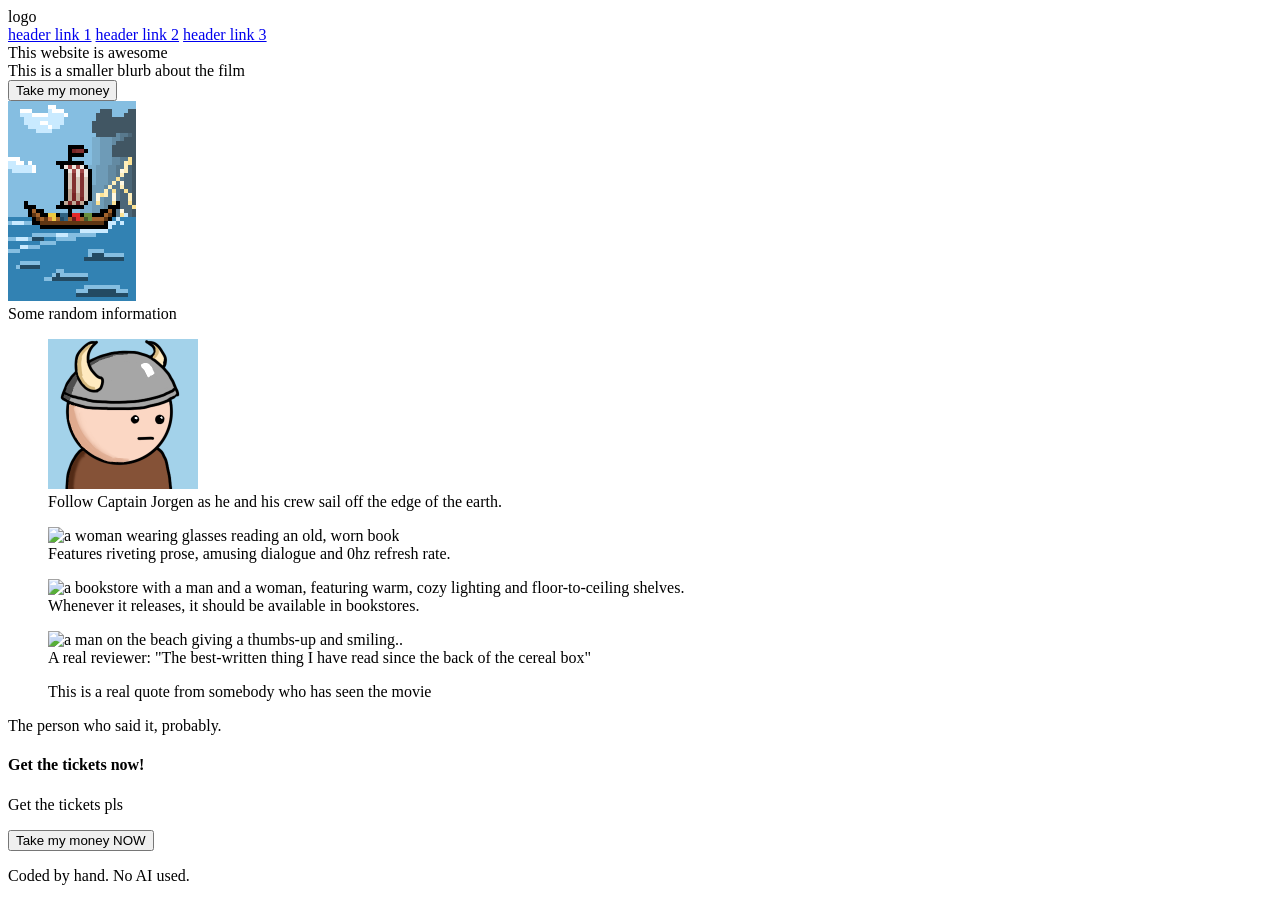
==== index.html @ c4644381 "add images, captions" ====
<!DOCTYPE html>
<html lang="en">
<head>
    <meta charset="UTF-8">
    <meta name="viewport" content="width=device-width, initial-scale=1.0">
    <title>Document</title>
</head>
<body>
    <div class="topper">
        <div class="logo">logo</div>
        <div class="links">
            <a href="javascript:void(0)">header link 1</a>
            <a href="javascript:void(0)">header link 2</a>
            <a href="javascript:void(0)">header link 3</a>
            <!--I will be adding more to these links in the future-->
        </div>
    </div>
    <div class="title">
        <div class="leftbox"> <!--leftbox and rightbox are simply containers so I can format the title with flexbox.-->
            <div class="title_heading">This website is awesome</div>
            <div class="title_blurb">This is a smaller blurb about the film</div>
            <button class="title_button">Take my money</button>
        </div>
        <div class="rightbox">
            <img src="/images/Swordsail.png" class="bookcover" height="200px" width="128px"> <!--This is a placeholder image unitl I can get the full, 3d-looking book cover file. BE SURE TO ADD ALT TEXT-->
        </div>

    </div>
    <div class="info">
        <div class="info_header">Some random information</div>
        <div class="info_images">
            <figure class="Jorgen">
                <img src="images/Captain.png" height="150px" width="150px" alt="a hand-drawn image of a viking">
                <figcaption>Follow Captain Jorgen as he and his crew sail off the edge of the earth.</figcaption>
            </figure>

            <figure class="reader">
                <img src="images/woman_reading.png" height="150px" width="150px" alt="a woman wearing glasses reading an old, worn book">
                <figcaption>Features riveting prose, amusing dialogue and 0hz refresh rate. </figcaption>
            </figure>
            
            <figure class="bookstore">
                <img src="images/bookstore.png" height="150px" width="150px" alt="a bookstore with a man and a woman, featuring warm, cozy lighting and floor-to-ceiling shelves.">
                <figcaption>Whenever it releases, it should be available in bookstores. </figcaption>
            </figure>

            <figure class="thumbs">
                <img src="images/thumbs_up.png" height="150px" width="150px" alt="a man on the beach giving a thumbs-up and smiling..">
                <figcaption>A real reviewer: "The best-written thing I have read since the back of the cereal box" </figcaption>
            </figure>


            <!--Images will go here once they are made, as well as text for what the images will be about.-->

        </div>
    </div>
    <div class="quote">
        <blockquote class="realquote">This is a real quote from somebody who has seen the movie</blockquote>
        <p>The person who said it, probably.</p>
    </div>
    <div class="buy">
        <div class="leftbuy"> <!--Like above with the title section, splitting this into leftbuy and rightbuy means that it will be easier to format with flexbox.-->
        <h4>Get the tickets now!</h5>
            <p class="ticket">Get the tickets pls</p>
        </div>
    <div class="rightbuy">
        <button class="buy_button">Take my money NOW</button>
    </div>

    </div>
    <div class="disclaim">
        <p class="handicraft">Coded by hand. No AI used.</p>
    </div>
</body>
</html>
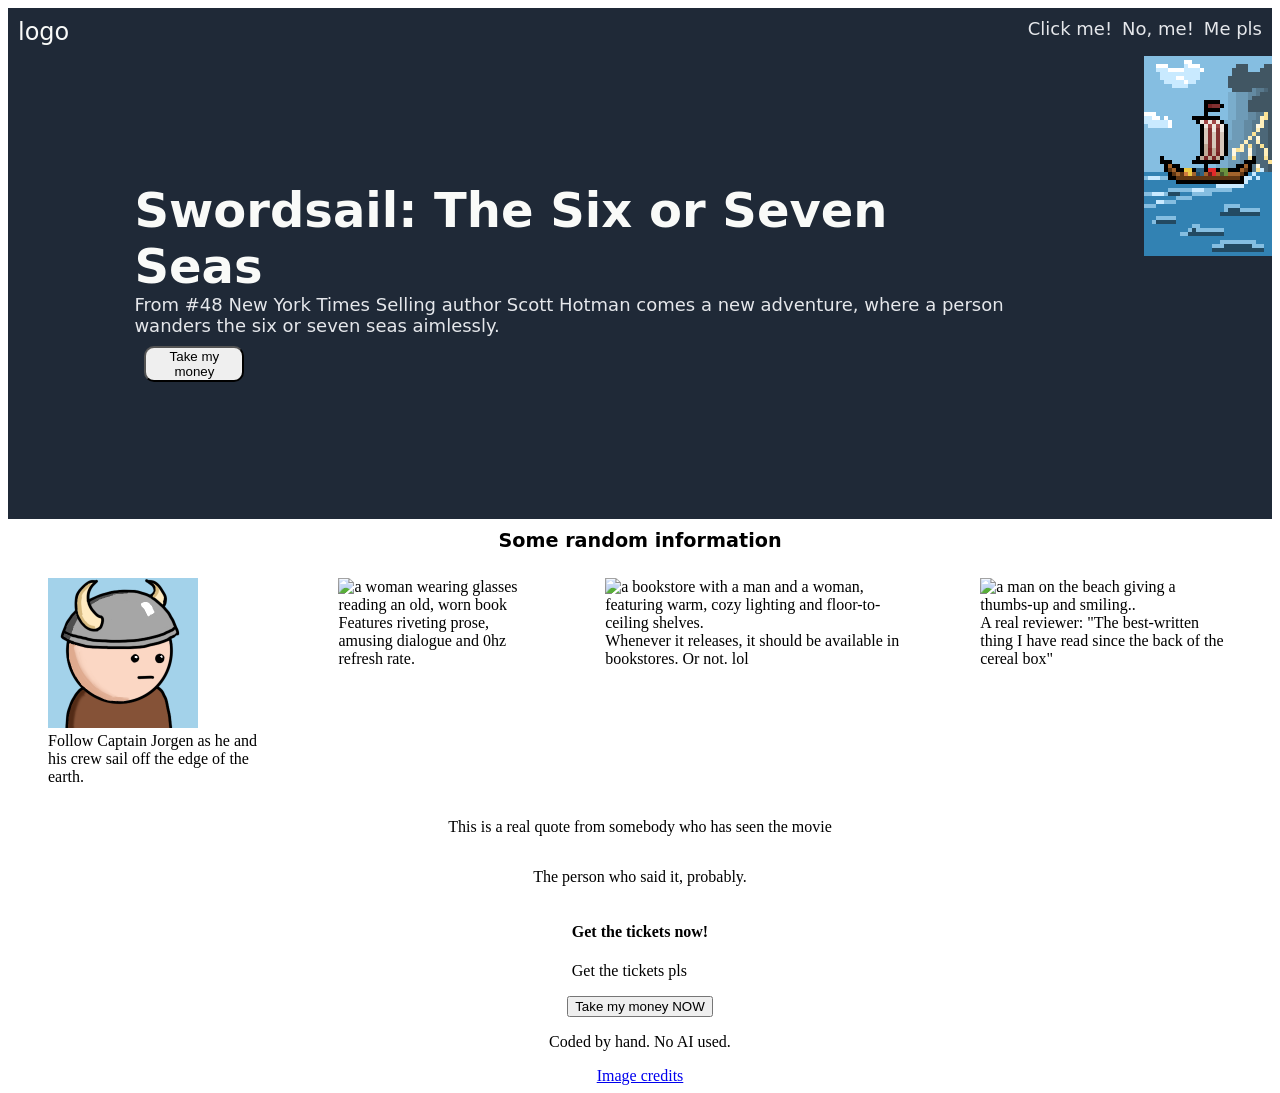
==== commit 9d6a663f: "add credits.html, style title and header, add favicon" ====
--- a/index.html
+++ b/index.html
@@ -4,23 +4,25 @@
     <meta charset="UTF-8">
     <meta name="viewport" content="width=device-width, initial-scale=1.0">
     <title>Document</title>
+    <link rel="stylesheet" href="styles.css">
+    <link rel="icon" type="image/x-icon" href="/images/captain_favicon.png" 
 </head>
 <body>
     <div class="topper">
         <div class="logo">logo</div>
         <div class="links">
-            <a href="javascript:void(0)">header link 1</a>
-            <a href="javascript:void(0)">header link 2</a>
-            <a href="javascript:void(0)">header link 3</a>
+            <a href="javascript:void(0)" class="toplink">Click me!</a>
+            <a href="javascript:void(0)" class="toplink">No, me!</a>
+            <a href="javascript:void(0)" class="toplink">Me pls</a>
             <!--I will be adding more to these links in the future-->
         </div>
     </div>
     <div class="title">
         <div class="leftbox"> <!--leftbox and rightbox are simply containers so I can format the title with flexbox.-->
-            <div class="title_heading">This website is awesome</div>
-            <div class="title_blurb">This is a smaller blurb about the film</div>
+            <div class="title_heading">Swordsail: The Six or Seven Seas</div>
+            <div class="title_blurb">From #48 New York Times Selling author Scott Hotman comes a new adventure, where a person wanders the six or seven seas aimlessly.</div>
             <button class="title_button">Take my money</button>
-        </div>
+       </div>
         <div class="rightbox">
             <img src="/images/Swordsail.png" class="bookcover" height="200px" width="128px"> <!--This is a placeholder image unitl I can get the full, 3d-looking book cover file. BE SURE TO ADD ALT TEXT-->
         </div>
@@ -41,14 +43,13 @@
             
             <figure class="bookstore">
                 <img src="images/bookstore.png" height="150px" width="150px" alt="a bookstore with a man and a woman, featuring warm, cozy lighting and floor-to-ceiling shelves.">
-                <figcaption>Whenever it releases, it should be available in bookstores. </figcaption>
+                <figcaption>Whenever it releases, it should be available in bookstores. Or not. lol</figcaption>
             </figure>
 
             <figure class="thumbs">
                 <img src="images/thumbs_up.png" height="150px" width="150px" alt="a man on the beach giving a thumbs-up and smiling..">
                 <figcaption>A real reviewer: "The best-written thing I have read since the back of the cereal box" </figcaption>
             </figure>
-
 
             <!--Images will go here once they are made, as well as text for what the images will be about.-->
 
@@ -70,6 +71,7 @@
     </div>
     <div class="disclaim">
         <p class="handicraft">Coded by hand. No AI used.</p>
+        <a class="credits" href="/credits.html" >Image credits</a>
     </div>
 </body>
 </html>
--- a/styles.css
+++ b/styles.css
@@ -0,0 +1,123 @@
+/*@import url(https://fonts.google.com/specimen/Roboto/about);*/
+
+body {
+    display: flex;
+    flex-direction: column;
+}
+
+.topper {
+    display: flex; 
+    background-color: #1F2937;
+    justify-content: space-between;
+}
+
+.logo {
+    display: flex;
+    font-family: system-ui, -apple-system, BlinkMacSystemFont, 'Segoe UI', Roboto, Oxygen, Ubuntu, Cantarell, 'Open Sans', 'Helvetica Neue', sans-serif;
+    font-size: 24px;
+    color: #F9FAF8;
+    margin: 10px;
+}
+
+.links {
+    display: flex;
+    font-family: system-ui, -apple-system, BlinkMacSystemFont, 'Segoe UI', Roboto, Oxygen, Ubuntu, Cantarell, 'Open Sans', 'Helvetica Neue', sans-serif;
+    list-style: none;
+    justify-content: space-around;
+    gap: 10px;
+    margin: 10px;
+
+}
+
+.toplink {
+    display: flex;
+    font-family: system-ui, -apple-system, BlinkMacSystemFont, 'Segoe UI', Roboto, Oxygen, Ubuntu, Cantarell, 'Open Sans', 'Helvetica Neue', sans-serif;
+    font-size: 18px;
+    color: #E5E7EB;
+    list-style: none;
+    text-decoration: none;
+}
+
+.title {
+    display: flex;
+    background-color: #1F2937;
+    flex-direction: row;
+    justify-content: space-around;
+}
+
+.leftbox {
+    display: flex;
+    flex-direction: column;
+    justify-content: flex-start;
+    padding: 10%;
+}
+
+.title_heading {
+    display: flex;
+    font-family: system-ui, -apple-system, BlinkMacSystemFont, 'Segoe UI', Roboto, Oxygen, Ubuntu, Cantarell, 'Open Sans', 'Helvetica Neue', sans-serif;
+    font-size: 48px;
+    font-weight: 900;
+    color: #F9FAF8;
+}
+
+.title_blurb {
+    display: flex;
+    font-family: system-ui, -apple-system, BlinkMacSystemFont, 'Segoe UI', Roboto, Oxygen, Ubuntu, Cantarell, 'Open Sans', 'Helvetica Neue', sans-serif;
+    font-size: 18px;
+    color: #E5E7EB;
+}
+
+.title_button {
+    justify-content: center;
+    margin: 10px;
+    display: flex;
+    width: 100px;
+    flex-basis: 30px;
+    border-radius: 10px;
+}
+.rightbox {    
+    display: flex;
+}
+
+.info {
+     display: flex;
+     flex-direction: column;
+}
+
+.info_header {
+    display: flex;
+    font-family: system-ui, -apple-system, BlinkMacSystemFont, 'Segoe UI', Roboto, Oxygen, Ubuntu, Cantarell, 'Open Sans', 'Helvetica Neue', sans-serif;
+    margin: 10px;
+    justify-content: center;
+    font-size: larger;
+    font-weight: 700;
+}
+
+.info_images {
+    display: flex;
+    justify-content: center;
+}
+
+.figure {
+    display: flex;
+}
+
+.quote {
+    display: flex;
+    justify-content: center;
+    align-items: center;
+    flex-direction: column;
+}
+
+.buy {
+    display: flex;
+    flex-direction: column;
+    align-items: center;
+}
+
+.disclaim {
+    display: flex;
+    margin-top: auto;
+    flex-direction: column;
+    align-items: center;
+}
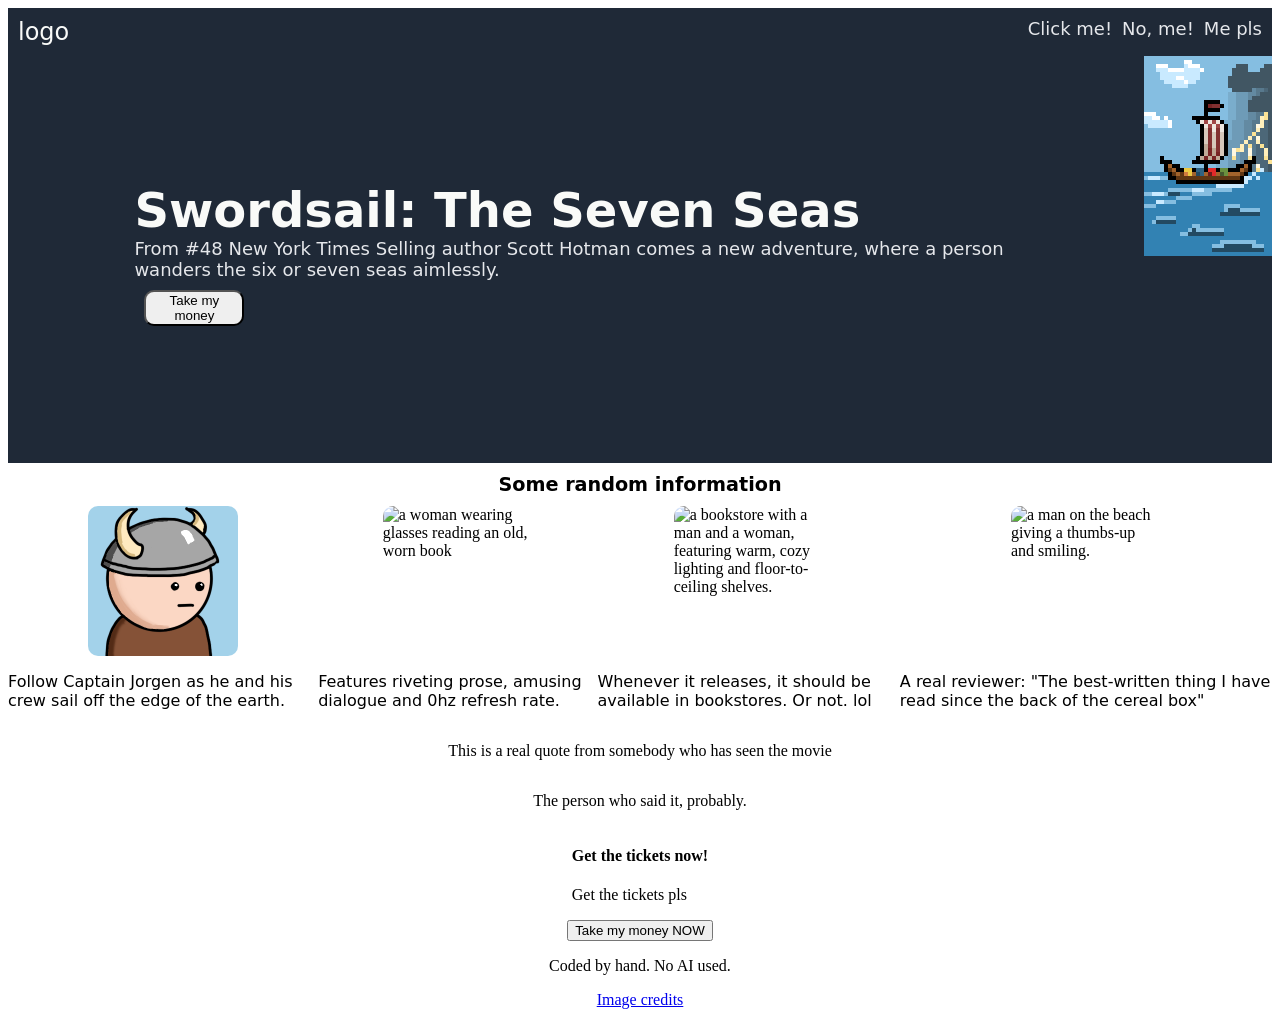
==== commit 2bf7f80e: "change <figure> to <div>" ====
--- a/index.html
+++ b/index.html
@@ -19,7 +19,7 @@
     </div>
     <div class="title">
         <div class="leftbox"> <!--leftbox and rightbox are simply containers so I can format the title with flexbox.-->
-            <div class="title_heading">Swordsail: The Six or Seven Seas</div>
+            <div class="title_heading">Swordsail: The Seven Seas</div>
             <div class="title_blurb">From #48 New York Times Selling author Scott Hotman comes a new adventure, where a person wanders the six or seven seas aimlessly.</div>
             <button class="title_button">Take my money</button>
        </div>
@@ -31,27 +31,28 @@
     <div class="info">
         <div class="info_header">Some random information</div>
         <div class="info_images">
-            <figure class="Jorgen">
-                <img src="images/Captain.png" height="150px" width="150px" alt="a hand-drawn image of a viking">
-                <figcaption>Follow Captain Jorgen as he and his crew sail off the edge of the earth.</figcaption>
-            </figure>
 
-            <figure class="reader">
-                <img src="images/woman_reading.png" height="150px" width="150px" alt="a woman wearing glasses reading an old, worn book">
-                <figcaption>Features riveting prose, amusing dialogue and 0hz refresh rate. </figcaption>
-            </figure>
+            <div class="image_and_caption">
+                <img src="images/Captain.png" height="150px" width="150px" alt="a hand-drawn, cartoonish image of a viking with a blank expression on his face" class="image">
+                <p class="caption">Follow Captain Jorgen as he and his crew sail off the edge of the earth.</p>
+            </div>
+
+            <div class="image_and_caption">
+                <img src="images/woman_reading.png" height="150px" width="150px" alt="a woman wearing glasses reading an old, worn book" class="image">
+                <p class="caption">Features riveting prose, amusing dialogue and 0hz refresh rate. </p>
+            </div>
             
-            <figure class="bookstore">
-                <img src="images/bookstore.png" height="150px" width="150px" alt="a bookstore with a man and a woman, featuring warm, cozy lighting and floor-to-ceiling shelves.">
-                <figcaption>Whenever it releases, it should be available in bookstores. Or not. lol</figcaption>
-            </figure>
+            <div class="image_and_caption">
+                <img src="images/bookstore.png" height="150px" width="150px" alt="a bookstore with a man and a woman, featuring warm, cozy lighting and floor-to-ceiling shelves." class="image">
+                <p class="caption">Whenever it releases, it should be available in bookstores. Or not. lol</p>
+            </div>
 
-            <figure class="thumbs">
-                <img src="images/thumbs_up.png" height="150px" width="150px" alt="a man on the beach giving a thumbs-up and smiling..">
-                <figcaption>A real reviewer: "The best-written thing I have read since the back of the cereal box" </figcaption>
-            </figure>
-
-            <!--Images will go here once they are made, as well as text for what the images will be about.-->
+            <div class="image_and_caption">
+                <img src="images/thumbs_up.png" height="150px" width="150px" alt="a man on the beach giving a thumbs-up and smiling." class="image">
+                <p class="caption">A real reviewer: "The best-written thing I have read since the back of the cereal box" </p>
+            </div>
+            
+      <!--Images will go here once they are made, as well as text for what the images will be about.-->
 
         </div>
     </div>
--- a/styles.css
+++ b/styles.css
@@ -98,8 +98,22 @@
     justify-content: center;
 }
 
-.figure {
+.image_and_caption {
     display: flex;
+    flex-direction: column;
+    justify-content: center;
+    align-items: center;
+}
+.image {
+    display: flex;
+    border-radius: 10px;
+}
+
+.caption {
+    display: flex;
+    font-family: system-ui, -apple-system, BlinkMacSystemFont, 'Segoe UI', Roboto, Oxygen, Ubuntu, Cantarell, 'Open Sans', 'Helvetica Neue', sans-serif;
+    justify-content: center;
+    align-content: center;
 }
 
 .quote {
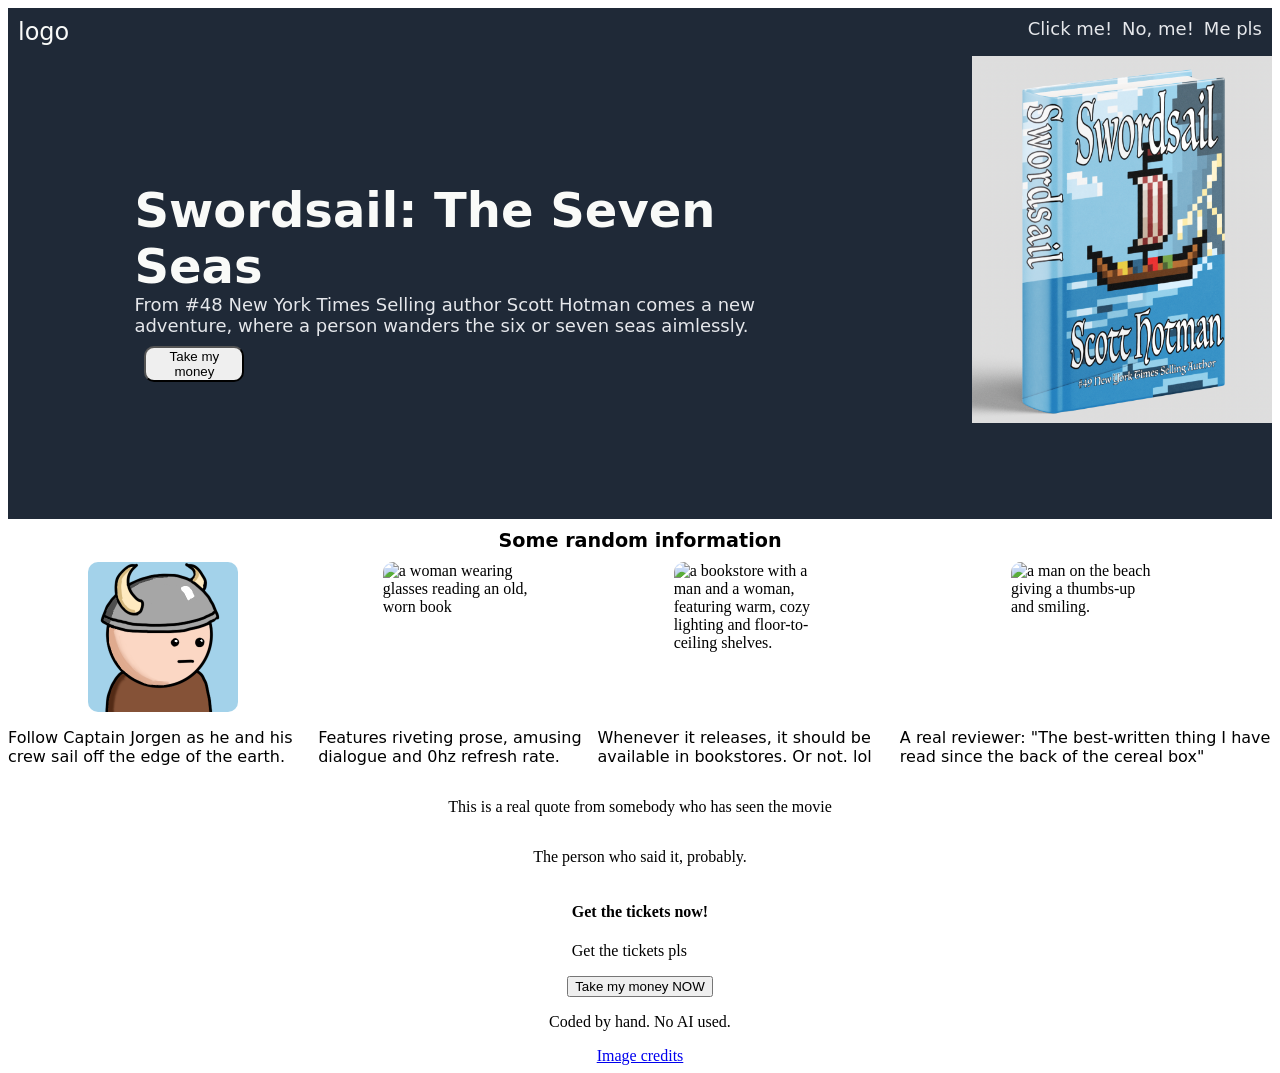
==== commit 903b74eb: "add new book cover" ====
--- a/index.html
+++ b/index.html
@@ -24,7 +24,7 @@
             <button class="title_button">Take my money</button>
        </div>
         <div class="rightbox">
-            <img src="/images/Swordsail.png" class="bookcover" height="200px" width="128px"> <!--This is a placeholder image unitl I can get the full, 3d-looking book cover file. BE SURE TO ADD ALT TEXT-->
+            <img src="/images/cover.png" height="367" width="300" class="bookcover" > <!--This is a placeholder image unitl I can get the full, 3d-looking book cover file. BE SURE TO ADD ALT TEXT-->
         </div>
 
     </div>
--- a/styles.css
+++ b/styles.css
@@ -96,6 +96,7 @@
 .info_images {
     display: flex;
     justify-content: center;
+    flex-wrap: ;
 }
 
 .image_and_caption {
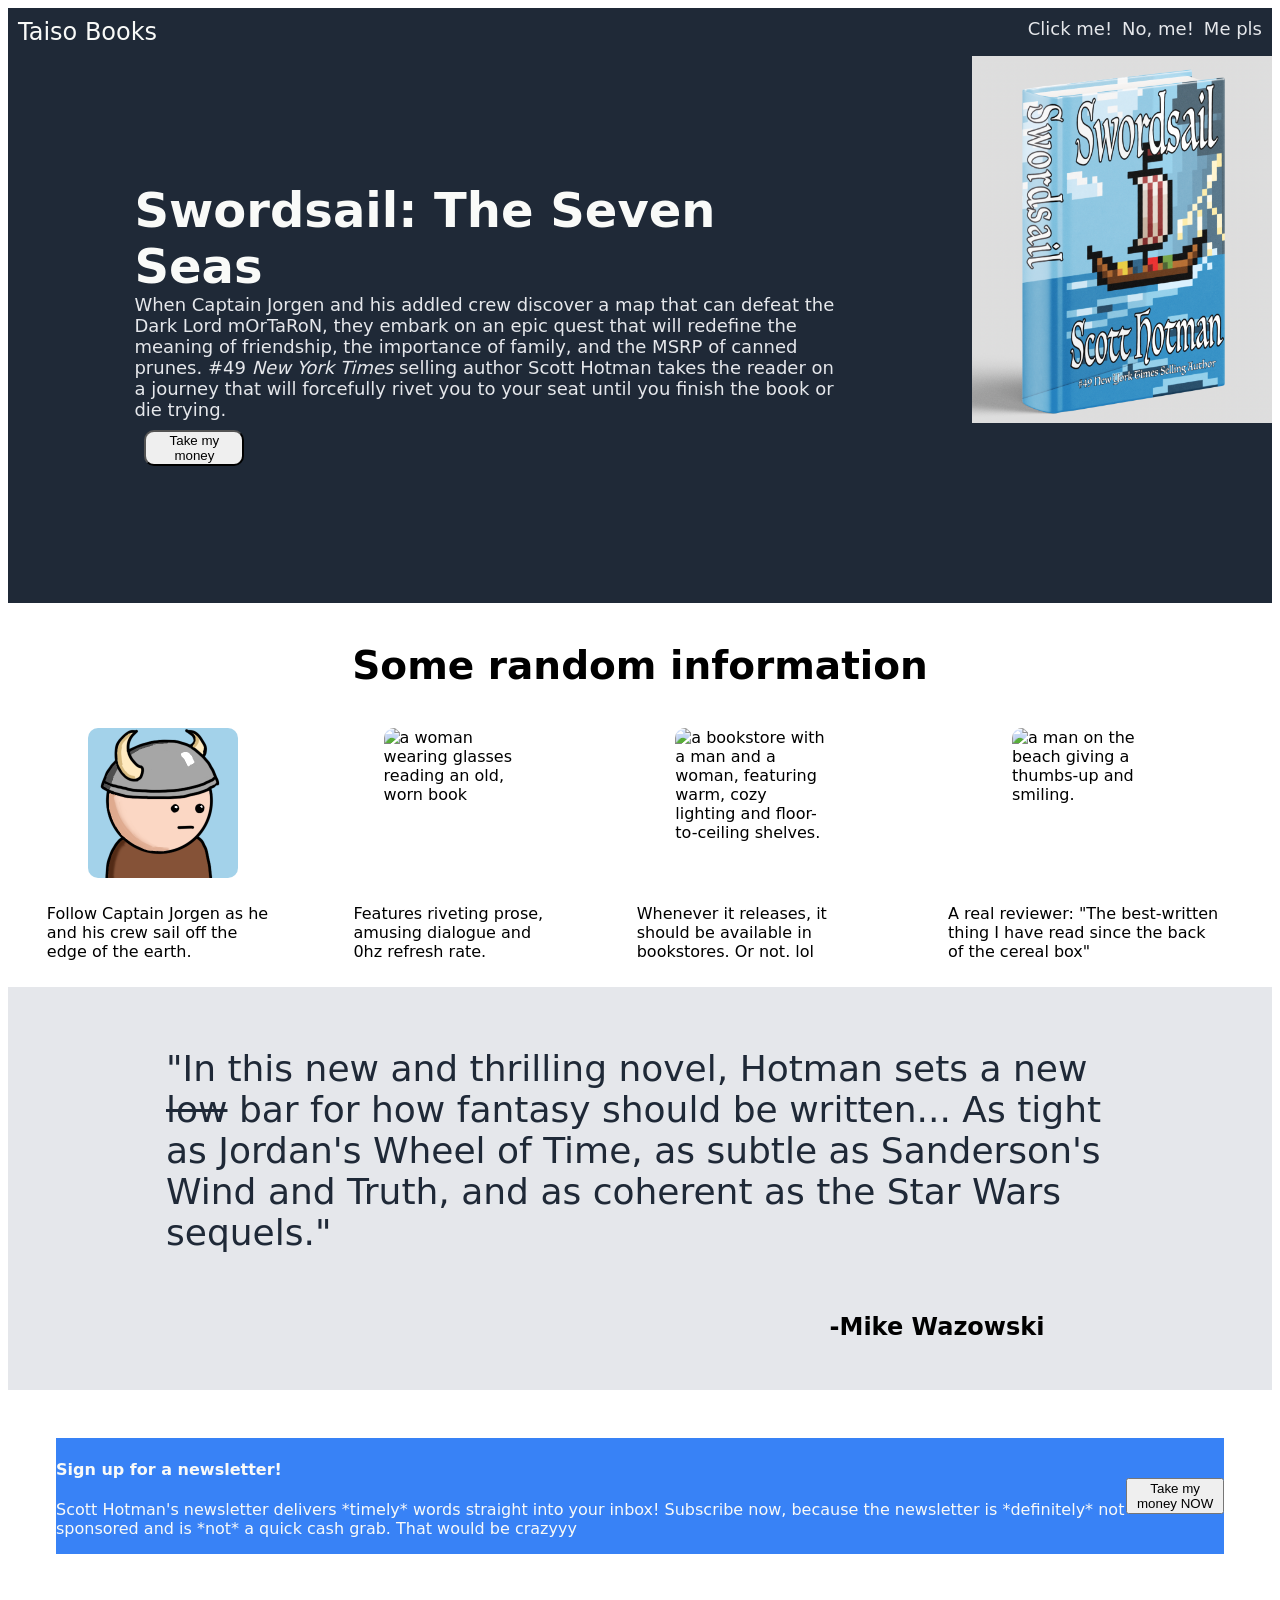
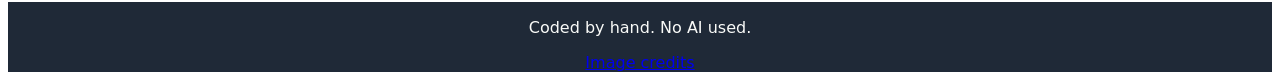
==== commit 7389fdb4: "format info and quote, reset blue for further formatting" ====
--- a/index.html
+++ b/index.html
@@ -9,7 +9,7 @@
 </head>
 <body>
     <div class="topper">
-        <div class="logo">logo</div>
+        <div class="logo">Taiso Books</div>
         <div class="links">
             <a href="javascript:void(0)" class="toplink">Click me!</a>
             <a href="javascript:void(0)" class="toplink">No, me!</a>
@@ -20,7 +20,7 @@
     <div class="title">
         <div class="leftbox"> <!--leftbox and rightbox are simply containers so I can format the title with flexbox.-->
             <div class="title_heading">Swordsail: The Seven Seas</div>
-            <div class="title_blurb">From #48 New York Times Selling author Scott Hotman comes a new adventure, where a person wanders the six or seven seas aimlessly.</div>
+            <div class="title_blurb">When Captain Jorgen and his addled crew discover a map that can defeat the Dark Lord mOrTaRoN, they embark on an epic quest that will redefine the meaning of friendship, the importance of family, and the MSRP of canned prunes. #49 <div class="sarcasm">New York Times</div> selling author Scott Hotman takes the reader on a journey that will forcefully rivet you to your seat until you finish the book or die trying.</div>
             <button class="title_button">Take my money</button>
        </div>
         <div class="rightbox">
@@ -57,13 +57,13 @@
         </div>
     </div>
     <div class="quote">
-        <blockquote class="realquote">This is a real quote from somebody who has seen the movie</blockquote>
-        <p>The person who said it, probably.</p>
+        <blockquote class="realquote">"In this new and thrilling novel, Hotman sets a new <span class="strikethrough">low</span> bar for how fantasy should be written... As tight as Jordan's Wheel of Time, as subtle as Sanderson's Wind and Truth, and as coherent as the Star Wars sequels."</blockquote>
+        <p class="person">-Mike Wazowski</p>
     </div>
-    <div class="buy">
+    <div class="blue">
         <div class="leftbuy"> <!--Like above with the title section, splitting this into leftbuy and rightbuy means that it will be easier to format with flexbox.-->
-        <h4>Get the tickets now!</h5>
-            <p class="ticket">Get the tickets pls</p>
+        <h4 class="buy_heading">Sign up for a newsletter!</h5>
+            <p class="buy_now">Scott Hotman's newsletter delivers *timely* words straight into your inbox! Subscribe now, because the newsletter is *definitely* not sponsored and is *not* a quick cash grab. That would be crazyyy</p>
         </div>
     <div class="rightbuy">
         <button class="buy_button">Take my money NOW</button>
--- a/styles.css
+++ b/styles.css
@@ -3,6 +3,7 @@
 body {
     display: flex;
     flex-direction: column;
+    font-family: system-ui, -apple-system, BlinkMacSystemFont, 'Segoe UI', Roboto, Oxygen, Ubuntu, Cantarell, 'Open Sans', 'Helvetica Neue', sans-serif;
 }
 
 .topper {
@@ -65,6 +66,13 @@
     font-family: system-ui, -apple-system, BlinkMacSystemFont, 'Segoe UI', Roboto, Oxygen, Ubuntu, Cantarell, 'Open Sans', 'Helvetica Neue', sans-serif;
     font-size: 18px;
     color: #E5E7EB;
+    flex-wrap: wrap;
+    flex-direction: row;
+}
+
+.sarcasm {
+    display: contents;
+    font-style: italic;
 }
 
 .title_button {
@@ -87,22 +95,21 @@
 .info_header {
     display: flex;
     font-family: system-ui, -apple-system, BlinkMacSystemFont, 'Segoe UI', Roboto, Oxygen, Ubuntu, Cantarell, 'Open Sans', 'Helvetica Neue', sans-serif;
-    margin: 10px;
+    margin: 40px;
     justify-content: center;
-    font-size: larger;
-    font-weight: 700;
+    font-size: 39px;
+    font-weight: 900;
 }
 
 .info_images {
     display: flex;
     justify-content: center;
-    flex-wrap: ;
 }
 
 .image_and_caption {
     display: flex;
     flex-direction: column;
-    justify-content: center;
+    justify-content: flex-start;
     align-items: center;
 }
 .image {
@@ -114,25 +121,58 @@
     display: flex;
     font-family: system-ui, -apple-system, BlinkMacSystemFont, 'Segoe UI', Roboto, Oxygen, Ubuntu, Cantarell, 'Open Sans', 'Helvetica Neue', sans-serif;
     justify-content: center;
+    width: 75%;
+    padding: 10px;
     align-content: center;
 }
 
 .quote {
     display: flex;
     justify-content: center;
+    padding-bottom: 2%;
+    padding-top: 2%;
     align-items: center;
     flex-direction: column;
+    background-color: #E5E7EB;
 }
 
-.buy {
+blockquote {
+    /*display: flex;*/
+    font-size: 36px;
+    color: #1F2937;
+    font-weight: 300;
+    flex-wrap: wrap;
+    width: 75%;
+}
+
+.strikethrough {
+    text-decoration: line-through;
+}
+
+.person {
     display: flex;
+    font-size: 24px;
+    font-weight: 700;
+    align-self: flex-end;
+    margin-right: 18%;
+}
+
+.blue {
+    display: flex;
+    flex-direction: row;
+    background-color: #3882F6;
+    margin: 48px;
+    justify-content: space-around;
+    align-items: center;
+    color: #F9FAF8;
+}
+.disclaim {
+    display: flex;
+    background-color: #1F2937;
+    color: #F9FAF8;
+    margin-top: auto;
     flex-direction: column;
     align-items: center;
 }
 
-.disclaim {
-    display: flex;
-    margin-top: auto;
-    flex-direction: column;
-    align-items: center;
-}+
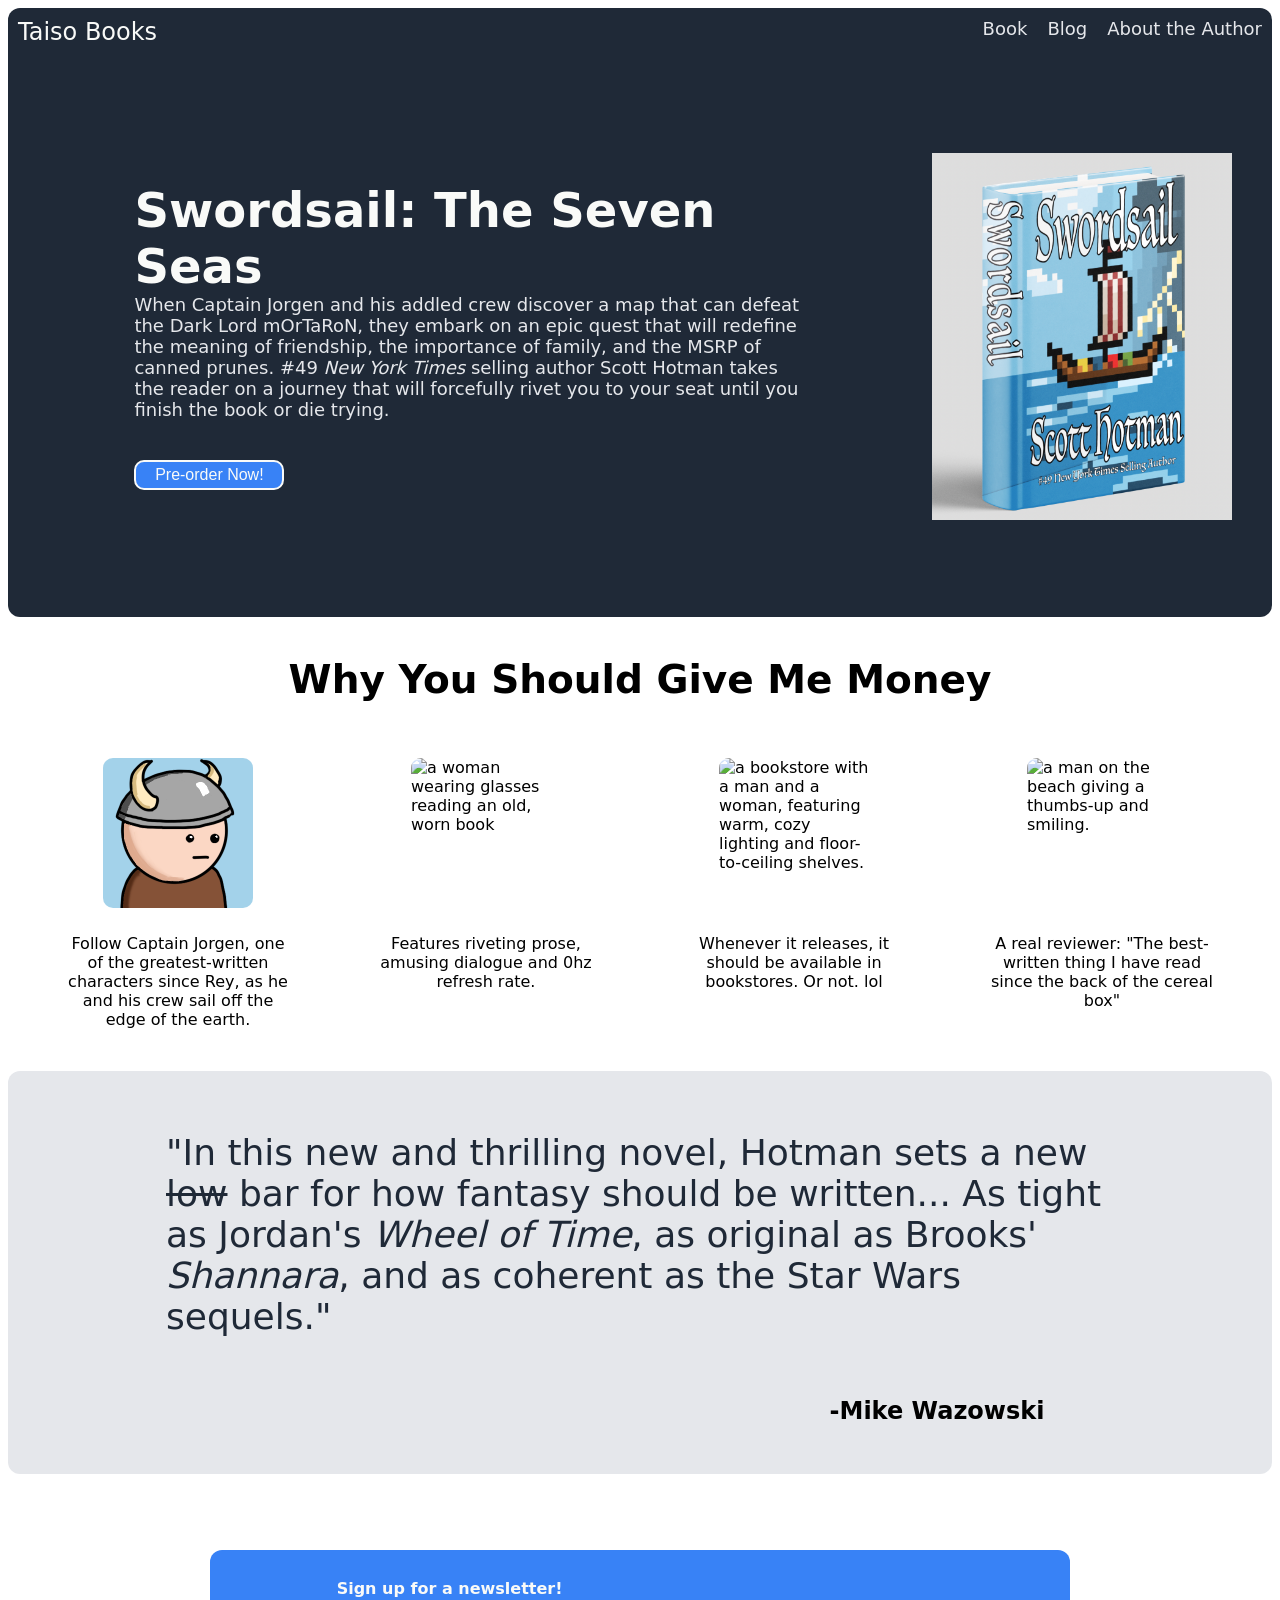
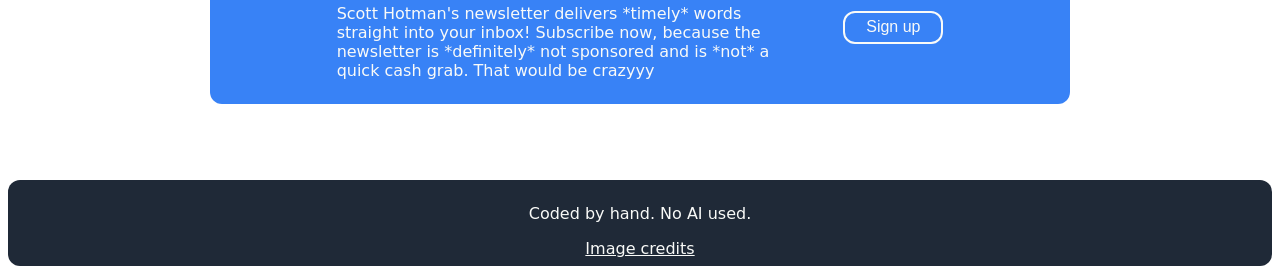
==== commit 05d81f65: "add credits, finish formatting" ====
--- a/index.html
+++ b/index.html
@@ -5,15 +5,16 @@
     <meta name="viewport" content="width=device-width, initial-scale=1.0">
     <title>Document</title>
     <link rel="stylesheet" href="styles.css">
-    <link rel="icon" type="image/x-icon" href="/images/captain_favicon.png" 
+    <link rel="icon" type="image/x-icon" href="/images/captain_favicon.png"> 
 </head>
 <body>
     <div class="topper">
         <div class="logo">Taiso Books</div>
+        <!--Easter Egg: the surname 'Hotman' comes from Avatar: The Last Airbender. The name of the publisher, Taiso, is the name of the Firelord before Sozin.-->
         <div class="links">
-            <a href="javascript:void(0)" class="toplink">Click me!</a>
-            <a href="javascript:void(0)" class="toplink">No, me!</a>
-            <a href="javascript:void(0)" class="toplink">Me pls</a>
+            <a href="javascript:void(0)" class="toplink">Book</a>
+            <a href="javascript:void(0)" class="toplink">Blog</a>
+            <a href="javascript:void(0)" class="toplink">About the Author</a>
             <!--I will be adding more to these links in the future-->
         </div>
     </div>
@@ -21,7 +22,8 @@
         <div class="leftbox"> <!--leftbox and rightbox are simply containers so I can format the title with flexbox.-->
             <div class="title_heading">Swordsail: The Seven Seas</div>
             <div class="title_blurb">When Captain Jorgen and his addled crew discover a map that can defeat the Dark Lord mOrTaRoN, they embark on an epic quest that will redefine the meaning of friendship, the importance of family, and the MSRP of canned prunes. #49 <div class="sarcasm">New York Times</div> selling author Scott Hotman takes the reader on a journey that will forcefully rivet you to your seat until you finish the book or die trying.</div>
-            <button class="title_button">Take my money</button>
+            <!--As of the time of writing, the MSRP of canned prunes is about $5.-->
+            <button class="title_button">Pre-order Now!</button>
        </div>
         <div class="rightbox">
             <img src="/images/cover.png" height="367" width="300" class="bookcover" > <!--This is a placeholder image unitl I can get the full, 3d-looking book cover file. BE SURE TO ADD ALT TEXT-->
@@ -29,12 +31,12 @@
 
     </div>
     <div class="info">
-        <div class="info_header">Some random information</div>
+        <div class="info_header">Why You Should Give Me Money</div>
         <div class="info_images">
 
             <div class="image_and_caption">
                 <img src="images/Captain.png" height="150px" width="150px" alt="a hand-drawn, cartoonish image of a viking with a blank expression on his face" class="image">
-                <p class="caption">Follow Captain Jorgen as he and his crew sail off the edge of the earth.</p>
+                <p class="caption">Follow Captain Jorgen, one of the greatest-written characters since Rey, as he and his crew sail off the edge of the earth.</p>
             </div>
 
             <div class="image_and_caption">
@@ -57,7 +59,7 @@
         </div>
     </div>
     <div class="quote">
-        <blockquote class="realquote">"In this new and thrilling novel, Hotman sets a new <span class="strikethrough">low</span> bar for how fantasy should be written... As tight as Jordan's Wheel of Time, as subtle as Sanderson's Wind and Truth, and as coherent as the Star Wars sequels."</blockquote>
+        <blockquote class="realquote">"In this new and thrilling novel, Hotman sets a new <span class="strikethrough">low</span> bar for how fantasy should be written... As tight as Jordan's <span class="sarcasm">Wheel of Time</span>, as original as Brooks' <span class="sarcasm">Shannara</span>, and as coherent as the Star Wars sequels."</blockquote>
         <p class="person">-Mike Wazowski</p>
     </div>
     <div class="blue">
@@ -66,7 +68,7 @@
             <p class="buy_now">Scott Hotman's newsletter delivers *timely* words straight into your inbox! Subscribe now, because the newsletter is *definitely* not sponsored and is *not* a quick cash grab. That would be crazyyy</p>
         </div>
     <div class="rightbuy">
-        <button class="buy_button">Take my money NOW</button>
+        <button class="buy_button">Sign up</button>
     </div>
 
     </div>
--- a/styles.css
+++ b/styles.css
@@ -10,6 +10,7 @@
     display: flex; 
     background-color: #1F2937;
     justify-content: space-between;
+    border-radius: 12px 12px 0 0;
 }
 
 .logo {
@@ -25,7 +26,7 @@
     font-family: system-ui, -apple-system, BlinkMacSystemFont, 'Segoe UI', Roboto, Oxygen, Ubuntu, Cantarell, 'Open Sans', 'Helvetica Neue', sans-serif;
     list-style: none;
     justify-content: space-around;
-    gap: 10px;
+    gap: 20px;
     margin: 10px;
 
 }
@@ -44,12 +45,14 @@
     background-color: #1F2937;
     flex-direction: row;
     justify-content: space-around;
+    border-radius: 0 0 12px 12px;
 }
 
 .leftbox {
     display: flex;
     flex-direction: column;
-    justify-content: flex-start;
+    justify-content: center;
+    align-self: flex-start;
     padding: 10%;
 }
 
@@ -59,6 +62,12 @@
     font-size: 48px;
     font-weight: 900;
     color: #F9FAF8;
+}
+
+.bookcover {
+    display: flex;
+    align-self: center;
+    margin-right: 40px;
 }
 
 .title_blurb {
@@ -77,12 +86,15 @@
 
 .title_button {
     justify-content: center;
-    margin: 10px;
-    display: flex;
-    width: 100px;
+    margin-top: 40px;
+    display: flex;
+    width: 150px;
     flex-basis: 30px;
     border-radius: 10px;
-}
+    background-color: #3882F6;
+    
+}
+
 .rightbox {    
     display: flex;
 }
@@ -103,7 +115,8 @@
 
 .info_images {
     display: flex;
-    justify-content: center;
+    justify-content: space-around;
+    padding: 16px;
 }
 
 .image_and_caption {
@@ -111,7 +124,9 @@
     flex-direction: column;
     justify-content: flex-start;
     align-items: center;
-}
+    width: 25%;
+}
+
 .image {
     display: flex;
     border-radius: 10px;
@@ -124,6 +139,8 @@
     width: 75%;
     padding: 10px;
     align-content: center;
+    text-align: center;
+    flex-wrap: wrap;
 }
 
 .quote {
@@ -134,6 +151,7 @@
     align-items: center;
     flex-direction: column;
     background-color: #E5E7EB;
+    border-radius: 12px;
 }
 
 blockquote {
@@ -161,11 +179,33 @@
     display: flex;
     flex-direction: row;
     background-color: #3882F6;
-    margin: 48px;
-    justify-content: space-around;
-    align-items: center;
-    color: #F9FAF8;
-}
+    margin: 6%;
+    margin-left: 16%;
+    margin-right: 16%;
+    padding-right: 10%;
+    padding-left: 10%;
+    padding-top: 8px;
+    padding-bottom: 8px;
+    justify-content: space-around;
+    align-items: center;
+    color: #F9FAF8;
+    border-radius: 12px;
+    gap: 10%;
+}
+
+.leftbox {
+    display: flex;
+    gap: 0px;
+}
+
+.buy_heading {
+    margin-bottom: -10px;
+}
+
+.buy_now {
+    font-weight: 200;
+}
+
 .disclaim {
     display: flex;
     background-color: #1F2937;
@@ -173,6 +213,42 @@
     margin-top: auto;
     flex-direction: column;
     align-items: center;
-}
-
-
+    padding: 8px;
+    border-radius: 12px;
+}
+
+button {
+    display: flex;
+    background-color: #3882F6;
+    color: #F9FAF8;
+    border-color: #F9FAF8;
+    border-style: solid;
+    border-radius: 12px;
+    width: 100px;
+    height: 33px;
+    justify-content: center;
+    align-items: center;
+    font-size: medium;
+}
+
+
+.credits {
+    display: flex;
+    color: #F9FAF8;
+}
+
+.credit_header {
+    display: flex;
+    background-color: #1F2937;
+    color: #F9FAF8;
+    justify-content: center;
+}
+
+.home {
+    color: #1F2937;
+}
+
+/*
+* {
+    outline: solid;
+}
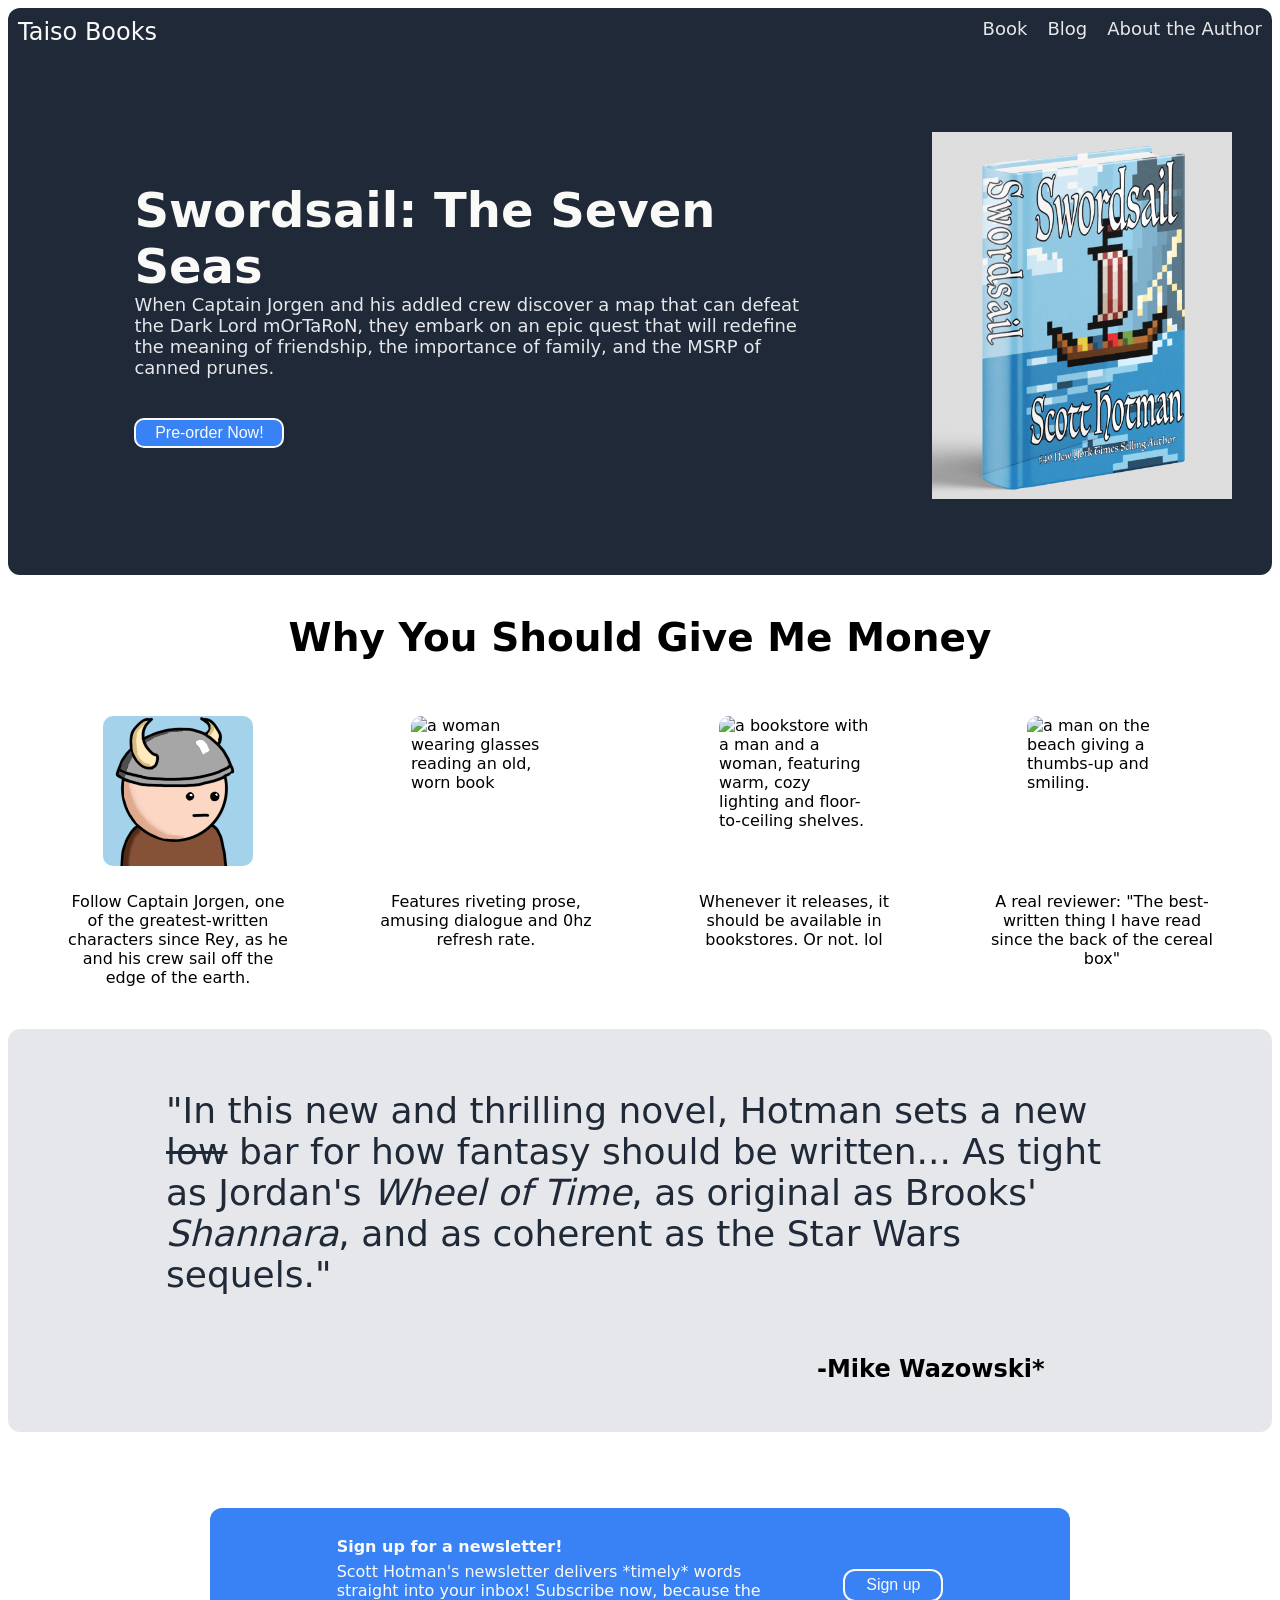
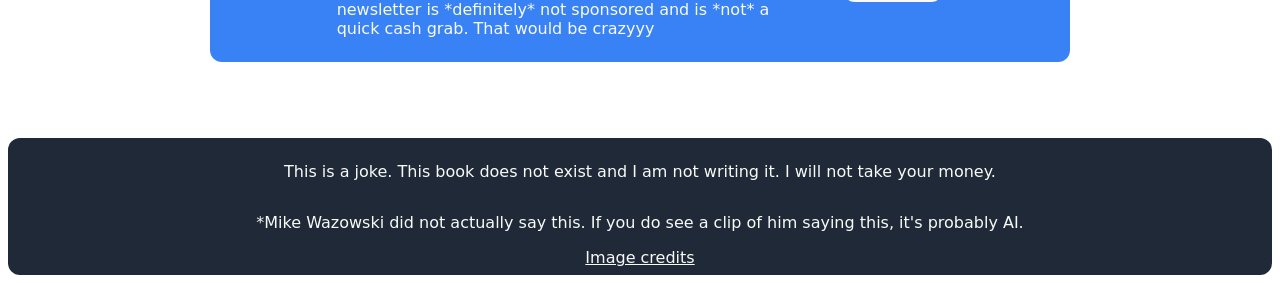
==== commit 6925fb5e: "fix book image glitch, rework description of book" ====
--- a/index.html
+++ b/index.html
@@ -21,12 +21,12 @@
     <div class="title">
         <div class="leftbox"> <!--leftbox and rightbox are simply containers so I can format the title with flexbox.-->
             <div class="title_heading">Swordsail: The Seven Seas</div>
-            <div class="title_blurb">When Captain Jorgen and his addled crew discover a map that can defeat the Dark Lord mOrTaRoN, they embark on an epic quest that will redefine the meaning of friendship, the importance of family, and the MSRP of canned prunes. #49 <div class="sarcasm">New York Times</div> selling author Scott Hotman takes the reader on a journey that will forcefully rivet you to your seat until you finish the book or die trying.</div>
+            <div class="title_blurb">When Captain Jorgen and his addled crew discover a map that can defeat the Dark Lord mOrTaRoN, they embark on an epic quest that will redefine the meaning of friendship, the importance of family, and the MSRP of canned prunes. </div>
             <!--As of the time of writing, the MSRP of canned prunes is about $5.-->
             <button class="title_button">Pre-order Now!</button>
        </div>
         <div class="rightbox">
-            <img src="/images/cover.png" height="367" width="300" class="bookcover" > <!--This is a placeholder image unitl I can get the full, 3d-looking book cover file. BE SURE TO ADD ALT TEXT-->
+            <img src="images/bookcover.png" height="367" width="300" class="bookcover" > <!--This is a placeholder image unitl I can get the full, 3d-looking book cover file. BE SURE TO ADD ALT TEXT-->
         </div>
 
     </div>
@@ -60,7 +60,7 @@
     </div>
     <div class="quote">
         <blockquote class="realquote">"In this new and thrilling novel, Hotman sets a new <span class="strikethrough">low</span> bar for how fantasy should be written... As tight as Jordan's <span class="sarcasm">Wheel of Time</span>, as original as Brooks' <span class="sarcasm">Shannara</span>, and as coherent as the Star Wars sequels."</blockquote>
-        <p class="person">-Mike Wazowski</p>
+        <p class="person">-Mike Wazowski*</p>
     </div>
     <div class="blue">
         <div class="leftbuy"> <!--Like above with the title section, splitting this into leftbuy and rightbuy means that it will be easier to format with flexbox.-->
@@ -73,7 +73,8 @@
 
     </div>
     <div class="disclaim">
-        <p class="handicraft">Coded by hand. No AI used.</p>
+        <p class="handicraft">This is a joke. This book does not exist and I am not writing it. I will not take your money.</p>
+        <p class="handicraft">*Mike Wazowski did not actually say this. If you do see a clip of him saying this, it's probably AI.</p>
         <a class="credits" href="/credits.html" >Image credits</a>
     </div>
 </body>
